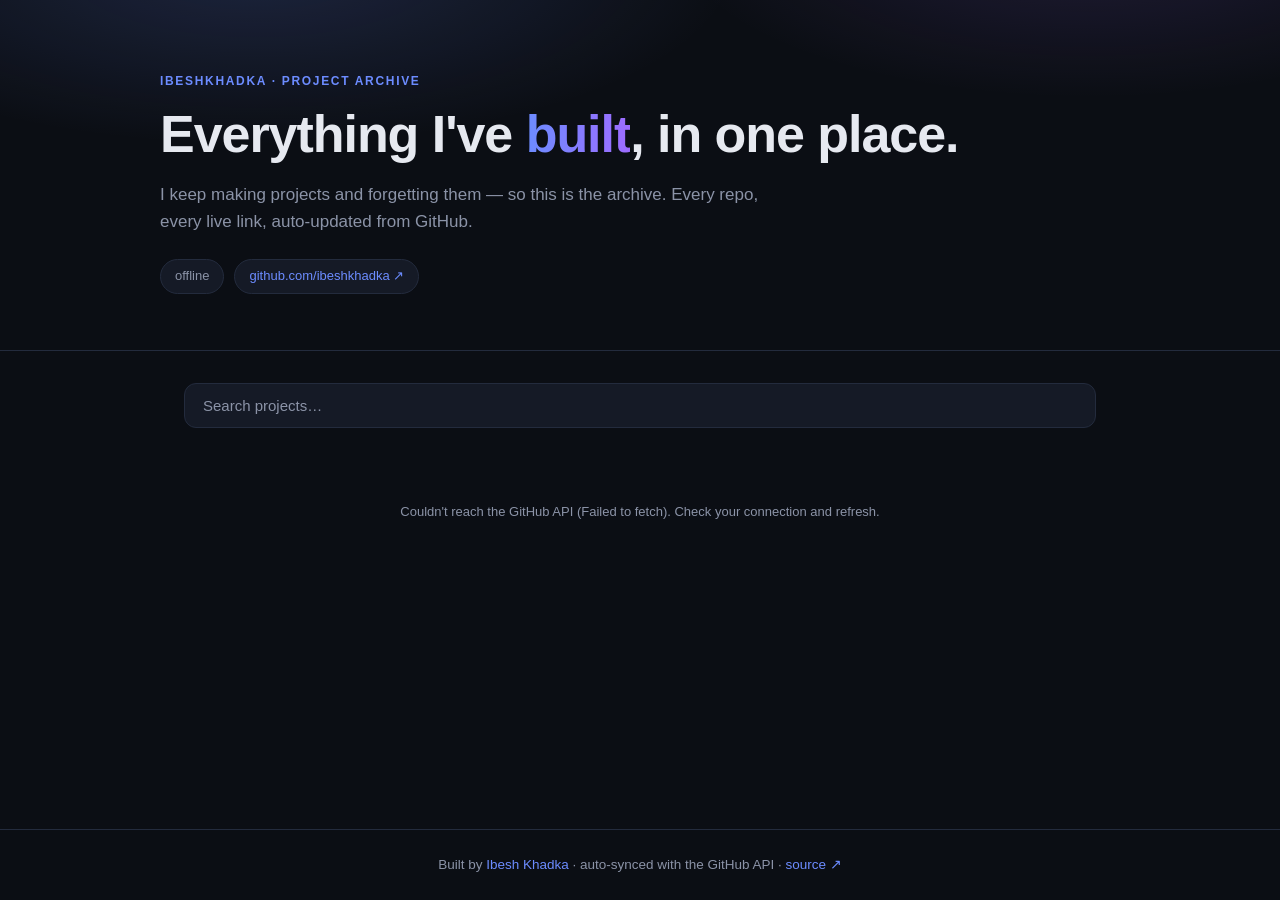
==== index.html @ 6d6ab0bc "Project archive: static site with live GitHub sync" ====
<!DOCTYPE html>
<html lang="en">
<head>
  <meta charset="UTF-8" />
  <meta name="viewport" content="width=device-width, initial-scale=1.0" />
  <title>Ibesh Khadka — Project Archive</title>
  <meta name="description" content="Every project I've built, in one place. Live links, source code, and what each one does." />
  <link rel="icon" href="data:image/svg+xml,<svg xmlns='http://www.w3.org/2000/svg' viewBox='0 0 100 100'><text y='.9em' font-size='90'>🗂️</text></svg>" />
  <link rel="stylesheet" href="css/style.css" />
</head>
<body>
  <header class="hero">
    <div class="hero-inner">
      <p class="eyebrow">ibeshkhadka · project archive</p>
      <h1>Everything I've <span class="gradient">built</span>, in one place.</h1>
      <p class="subtitle">
        I keep making projects and forgetting them — so this is the archive.
        Every repo, every live link, auto-updated from GitHub.
      </p>
      <div class="hero-meta">
        <span id="project-count" class="pill">loading…</span>
        <a class="pill link" href="https://github.com/ibeshkhadka" target="_blank" rel="noopener">github.com/ibeshkhadka ↗</a>
      </div>
    </div>
  </header>

  <main class="container">
    <div class="controls">
      <input id="search" type="search" placeholder="Search projects…" autocomplete="off" />
      <div id="filters" class="filters"></div>
    </div>

    <div id="grid" class="grid" aria-live="polite"></div>

    <div id="empty" class="empty hidden">
      <p>No projects match that search. 🤷</p>
    </div>

    <p id="status" class="status"></p>
  </main>

  <footer class="footer">
    <p>Built by <a href="https://github.com/ibeshkhadka" target="_blank" rel="noopener">Ibesh Khadka</a> · auto-synced with the GitHub API · <a href="https://github.com/ibeshkhadka/my-projects" target="_blank" rel="noopener">source ↗</a></p>
  </footer>

  <script src="js/main.js"></script>
</body>
</html>
---- css/style.css ----
:root {
  --bg: #0b0e14;
  --bg-soft: #11151f;
  --card: #151a26;
  --card-hover: #1a2030;
  --border: #232b3d;
  --text: #e6e9f0;
  --text-dim: #8b93a7;
  --accent: #6c8cff;
  --accent-2: #9d6cff;
  --green: #3ddc84;
  --amber: #f5a623;
  --red: #ff5c5c;
  --radius: 14px;
}

* { margin: 0; padding: 0; box-sizing: border-box; }

body {
  background: var(--bg);
  color: var(--text);
  font-family: -apple-system, BlinkMacSystemFont, "Segoe UI", Roboto, "Helvetica Neue", Arial, sans-serif;
  line-height: 1.6;
  min-height: 100vh;
  display: flex;
  flex-direction: column;
}

/* ---------- Hero ---------- */
.hero {
  background:
    radial-gradient(800px 300px at 20% -10%, rgba(108, 140, 255, 0.18), transparent 60%),
    radial-gradient(700px 280px at 85% -20%, rgba(157, 108, 255, 0.15), transparent 60%),
    var(--bg);
  border-bottom: 1px solid var(--border);
  padding: 72px 24px 56px;
}

.hero-inner { max-width: 960px; margin: 0 auto; }

.eyebrow {
  text-transform: uppercase;
  letter-spacing: 0.14em;
  font-size: 12px;
  font-weight: 600;
  color: var(--accent);
  margin-bottom: 14px;
}

h1 {
  font-size: clamp(32px, 5vw, 52px);
  font-weight: 800;
  letter-spacing: -0.02em;
  line-height: 1.15;
}

.gradient {
  background: linear-gradient(90deg, var(--accent), var(--accent-2));
  -webkit-background-clip: text;
  background-clip: text;
  color: transparent;
}

.subtitle {
  color: var(--text-dim);
  font-size: 17px;
  max-width: 620px;
  margin-top: 16px;
}

.hero-meta { display: flex; gap: 10px; margin-top: 24px; flex-wrap: wrap; }

.pill {
  display: inline-flex;
  align-items: center;
  gap: 6px;
  background: var(--card);
  border: 1px solid var(--border);
  border-radius: 999px;
  padding: 6px 14px;
  font-size: 13px;
  color: var(--text-dim);
}

.pill.link { color: var(--accent); text-decoration: none; transition: border-color 0.2s, color 0.2s; }
.pill.link:hover { border-color: var(--accent); color: var(--text); }

/* ---------- Layout ---------- */
.container { max-width: 960px; margin: 0 auto; padding: 32px 24px 64px; width: 100%; flex: 1; }

.controls { display: flex; flex-direction: column; gap: 14px; margin-bottom: 28px; }

#search {
  width: 100%;
  background: var(--card);
  border: 1px solid var(--border);
  border-radius: 12px;
  color: var(--text);
  padding: 13px 18px;
  font-size: 15px;
  outline: none;
  transition: border-color 0.2s, box-shadow 0.2s;
}

#search:focus { border-color: var(--accent); box-shadow: 0 0 0 3px rgba(108, 140, 255, 0.15); }
#search::placeholder { color: var(--text-dim); }

.filters { display: flex; gap: 8px; flex-wrap: wrap; }

.chip {
  background: var(--card);
  border: 1px solid var(--border);
  color: var(--text-dim);
  border-radius: 999px;
  padding: 6px 14px;
  font-size: 13px;
  cursor: pointer;
  transition: all 0.15s;
  font-family: inherit;
}

.chip:hover { border-color: var(--accent); color: var(--text); }
.chip.active { background: var(--accent); border-color: var(--accent); color: #fff; font-weight: 600; }

/* ---------- Grid ---------- */
.grid {
  display: grid;
  grid-template-columns: repeat(auto-fill, minmax(280px, 1fr));
  gap: 18px;
}

.card {
  background: var(--card);
  border: 1px solid var(--border);
  border-radius: var(--radius);
  padding: 22px;
  display: flex;
  flex-direction: column;
  gap: 12px;
  transition: transform 0.18s ease, border-color 0.18s ease, background 0.18s ease;
  animation: fadeUp 0.35s ease both;
}

.card:hover { transform: translateY(-3px); border-color: rgba(108, 140, 255, 0.5); background: var(--card-hover); }

@keyframes fadeUp {
  from { opacity: 0; transform: translateY(10px); }
  to { opacity: 1; transform: translateY(0); }
}

.card-top { display: flex; justify-content: space-between; align-items: flex-start; gap: 10px; }

.card h3 {
  font-size: 17px;
  font-weight: 700;
  word-break: break-word;
}

.badge {
  flex-shrink: 0;
  font-size: 11px;
  font-weight: 700;
  letter-spacing: 0.05em;
  text-transform: uppercase;
  padding: 4px 10px;
  border-radius: 999px;
  white-space: nowrap;
}

.badge.live { background: rgba(61, 220, 132, 0.12); color: var(--green); border: 1px solid rgba(61, 220, 132, 0.35); }
.badge.nolive { background: rgba(245, 166, 35, 0.1); color: var(--amber); border: 1px solid rgba(245, 166, 35, 0.3); }
.badge.private { background: rgba(255, 92, 92, 0.1); color: var(--red); border: 1px solid rgba(255, 92, 92, 0.3); }

.card .desc {
  color: var(--text-dim);
  font-size: 14px;
  flex: 1;
  display: -webkit-box;
  -webkit-line-clamp: 3;
  -webkit-box-orient: vertical;
  overflow: hidden;
}

.tags { display: flex; gap: 6px; flex-wrap: wrap; }

.tag {
  font-size: 12px;
  color: var(--accent);
  background: rgba(108, 140, 255, 0.08);
  border: 1px solid rgba(108, 140, 255, 0.2);
  padding: 3px 10px;
  border-radius: 999px;
}

.card-actions { display: flex; gap: 8px; margin-top: 4px; }

.btn {
  flex: 1;
  text-align: center;
  text-decoration: none;
  font-size: 13.5px;
  font-weight: 600;
  padding: 9px 12px;
  border-radius: 10px;
  transition: all 0.15s;
  border: 1px solid transparent;
}

.btn.live {
  background: linear-gradient(90deg, var(--accent), var(--accent-2));
  color: #fff;
}

.btn.live:hover { filter: brightness(1.12); }

.btn.gh {
  background: var(--bg-soft);
  color: var(--text);
  border-color: var(--border);
}

.btn.gh:hover { border-color: var(--accent); }

.card .updated { font-size: 12px; color: var(--text-dim); opacity: 0.8; }

/* ---------- Empty / status ---------- */
.empty { text-align: center; color: var(--text-dim); padding: 60px 0; font-size: 16px; }
.hidden { display: none; }

.status { text-align: center; color: var(--text-dim); font-size: 13px; margin-top: 32px; }

/* ---------- Footer ---------- */
.footer {
  border-top: 1px solid var(--border);
  padding: 24px;
  text-align: center;
  color: var(--text-dim);
  font-size: 13.5px;
}

.footer a { color: var(--accent); text-decoration: none; }
.footer a:hover { text-decoration: underline; }

/* ---------- Responsive ---------- */
@media (max-width: 640px) {
  .hero { padding: 48px 20px 40px; }
  .container { padding: 24px 20px 48px; }
  .grid { grid-template-columns: 1fr; }
}
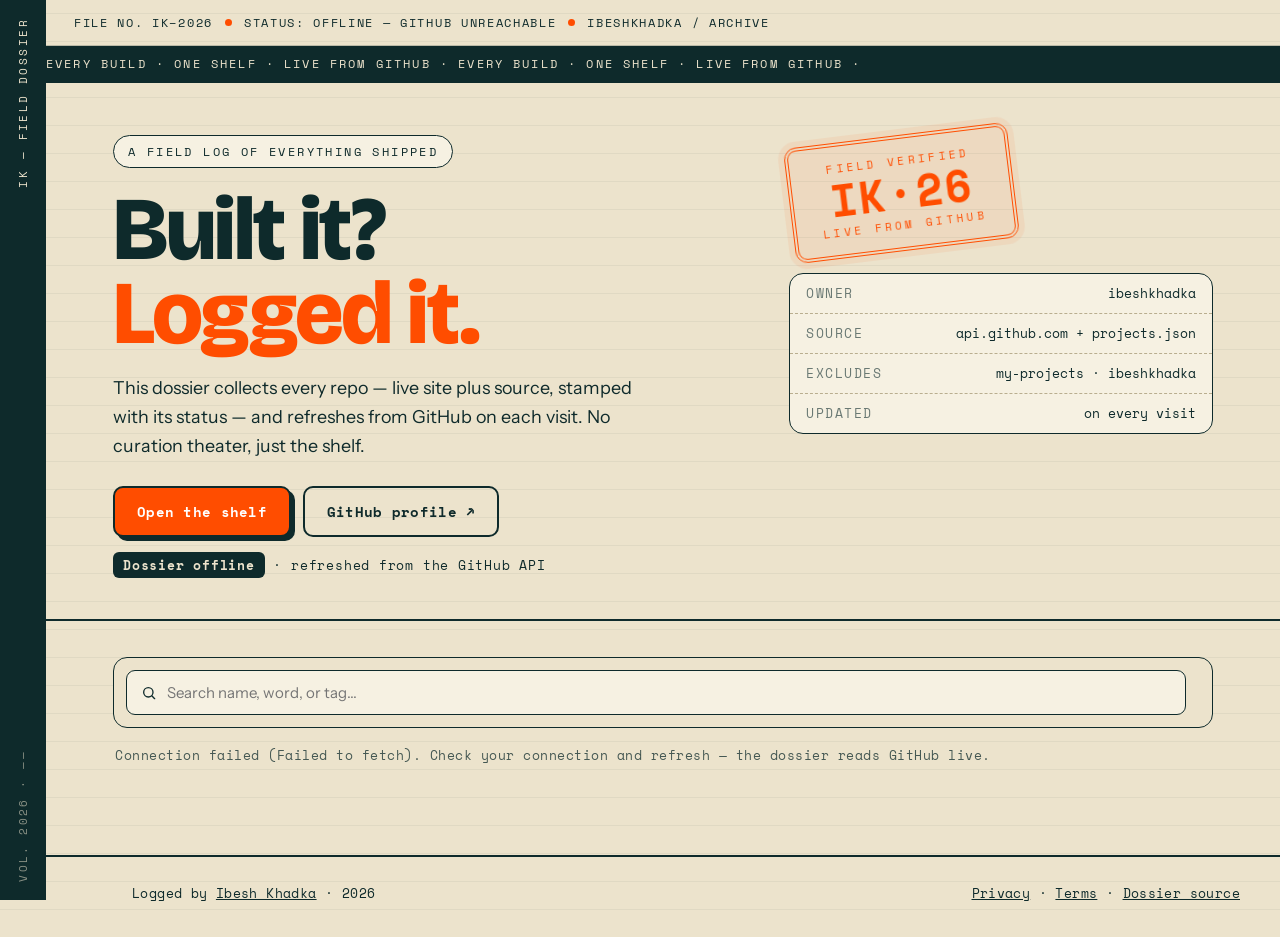
==== commit 4ead0ba0: "Promote field dossier design to main site" ====
--- a/index.html
+++ b/index.html
@@ -3,46 +3,86 @@
 <head>
   <meta charset="UTF-8" />
   <meta name="viewport" content="width=device-width, initial-scale=1.0" />
-  <title>Ibesh Khadka — Project Archive</title>
-  <meta name="description" content="Every project I've built, in one place. Live links, source code, and what each one does." />
-  <link rel="icon" href="data:image/svg+xml,<svg xmlns='http://www.w3.org/2000/svg' viewBox='0 0 100 100'><text y='.9em' font-size='90'>🗂️</text></svg>" />
+  <title>Ibesh Khadka — Field Dossier of Builds</title>
+  <meta name="description" content="Every project Ibesh Khadka has built, logged as a field dossier. Live GitHub data, search, tag filters. Open the site or read the source." />
+  <link rel="icon" href="data:image/svg+xml,%3Csvg xmlns='http://www.w3.org/2000/svg' viewBox='0 0 64 64'%3E%3Crect width='64' height='64' rx='10' fill='%230E2A2B'/%3E%3Ctext x='32' y='44' font-family='monospace' font-size='28' font-weight='700' fill='%23FF4D00' text-anchor='middle'%3EIK%3C/text%3E%3C/svg%3E" />
+  <link rel="preconnect" href="https://fonts.googleapis.com" />
+  <link rel="preconnect" href="https://fonts.gstatic.com" crossorigin />
+  <link href="https://fonts.googleapis.com/css2?family=Bricolage+Grotesque:opsz,wght@12..96,400..800&family=Instrument+Sans:ital,wght@0,400..700;1,400&family=Space+Mono:wght@400;700&display=swap" rel="stylesheet" />
   <link rel="stylesheet" href="css/style.css" />
 </head>
 <body>
-  <header class="hero">
-    <div class="hero-inner">
-      <p class="eyebrow">ibeshkhadka · project archive</p>
-      <h1>Everything I've <span class="gradient">built</span>, in one place.</h1>
-      <p class="subtitle">
-        I keep making projects and forgetting them — so this is the archive.
-        Every repo, every live link, auto-updated from GitHub.
-      </p>
-      <div class="hero-meta">
-        <span id="project-count" class="pill">loading…</span>
-        <a class="pill link" href="https://github.com/ibeshkhadka" target="_blank" rel="noopener">github.com/ibeshkhadka ↗</a>
+  <a class="skip" href="#shelf">Skip to the shelf</a>
+
+  <div class="spine" aria-hidden="true">
+    <span class="spine-mark">IK — FIELD DOSSIER</span>
+    <span class="spine-mark dim">VOL. 2026 · <span id="spine-count">——</span></span>
+  </div>
+
+  <header class="cover">
+    <div class="cover-top mono">
+      <span>FILE NO. IK–2026</span>
+      <span class="dot" aria-hidden="true"></span>
+      <span id="cover-status">PULLING FROM GITHUB…</span>
+      <span class="dot" aria-hidden="true"></span>
+      <span>IBESHKHADKA / ARCHIVE</span>
+    </div>
+
+    <div class="tape" aria-hidden="true"><span>Every build · one shelf · live from GitHub · Every build · one shelf · live from GitHub ·&nbsp;</span></div>
+
+    <div class="cover-grid">
+      <div>
+        <p class="eyebrow mono">A field log of everything shipped</p>
+        <h1>Built it?<br /><em>Logged it.</em></h1>
+        <p class="lede">This dossier collects every repo — live site plus source, stamped with its status — and refreshes from GitHub on each visit. No curation theater, just the shelf.</p>
+        <div class="cover-actions">
+          <a class="btn Go" href="#shelf">Open the shelf</a>
+          <a class="btn ghost" href="https://github.com/ibeshkhadka" target="_blank" rel="noopener">GitHub profile ↗</a>
+        </div>
+        <p class="count mono"><strong id="project-count">Loading projects…</strong><span> · refreshed from the GitHub API</span></p>
+      </div>
+      <div class="stamp-zone">
+        <div class="stamp" id="hero-stamp" aria-hidden="true">
+          <span class="stamp-top">FIELD VERIFIED</span>
+          <span class="stamp-mid">IK·26</span>
+          <span class="stamp-bot">LIVE FROM GITHUB</span>
+        </div>
+        <dl class="ledger mono">
+          <div><dt>OWNER</dt><dd>ibeshkhadka</dd></div>
+          <div><dt>SOURCE</dt><dd>api.github.com + projects.json</dd></div>
+          <div><dt>EXCLUDES</dt><dd>my-projects · ibeshkhadka</dd></div>
+          <div><dt>UPDATED</dt><dd id="ledger-date">on every visit</dd></div>
+        </dl>
       </div>
     </div>
   </header>
 
-  <main class="container">
+  <main id="shelf" class="shelf">
     <div class="controls">
-      <input id="search" type="search" placeholder="Search projects…" autocomplete="off" />
-      <div id="filters" class="filters"></div>
+      <label class="search">
+        <span class="visually-hidden">Search projects</span>
+        <svg width="16" height="16" viewBox="0 0 24 24" fill="none" aria-hidden="true"><circle cx="11" cy="11" r="7" stroke="currentColor" stroke-width="2"/><path d="m16.5 16.5 4 4" stroke="currentColor" stroke-width="2" stroke-linecap="round"/></svg>
+        <input id="search" type="search" placeholder="Search name, word, or tag…" autocomplete="off" />
+      </label>
+      <div id="filters" class="filters" role="group" aria-label="Filter by tag"></div>
     </div>
 
+    <p id="status" class="status mono" role="status"></p>
     <div id="grid" class="grid" aria-live="polite"></div>
 
     <div id="empty" class="empty hidden">
-      <p>No projects match that search. 🤷</p>
+      <p class="mono">DOSSIER EMPTY — NO MATCH</p>
+      <h2>Nothing filed under that search.</h2>
+      <p>Try a shorter term — a repo name, one tag, one word from the description.</p>
+      <button class="btn Go" id="clear-search" type="button">Clear search</button>
     </div>
-
-    <p id="status" class="status"></p>
   </main>
 
-  <footer class="footer">
-    <p>Built by <a href="https://github.com/ibeshkhadka" target="_blank" rel="noopener">Ibesh Khadka</a> · auto-synced with the GitHub API · <a href="https://github.com/ibeshkhadka/my-projects" target="_blank" rel="noopener">source ↗</a></p>
+  <footer class="footer mono">
+    <p>Logged by <a href="https://github.com/ibeshkhadka" target="_blank" rel="noopener">Ibesh Khadka</a> · <span id="year">2026</span></p>
+    <p><a href="privacy.html">Privacy</a> · <a href="terms.html">Terms</a> · <a href="https://github.com/ibeshkhadka/my-projects" target="_blank" rel="noopener">Dossier source</a></p>
   </footer>
 
   <script src="js/main.js"></script>
 </body>
-</html>+</html>
--- a/css/style.css
+++ b/css/style.css
@@ -1,249 +1,241 @@
+/* Field Dossier — design tokens
+   Ink #0E2A2B · Parchment #ECE3CC · Card #F6F1E2 · Blaze #FF4D00 · Moss #5F7355 · Ledger #B9AE8F */
 :root {
-  --bg: #0b0e14;
-  --bg-soft: #11151f;
-  --card: #151a26;
-  --card-hover: #1a2030;
-  --border: #232b3d;
-  --text: #e6e9f0;
-  --text-dim: #8b93a7;
-  --accent: #6c8cff;
-  --accent-2: #9d6cff;
-  --green: #3ddc84;
-  --amber: #f5a623;
-  --red: #ff5c5c;
+  --ink: #0e2a2b;
+  --ink-2: #14393b;
+  --parchment: #ece3cc;
+  --card: #f6f1e2;
+  --blaze: #ff4d00;
+  --moss: #5f7355;
+  --ledger: #b9ae8f;
+  --line: rgba(14, 42, 43, 0.22);
+  --display: "Bricolage Grotesque", system-ui, sans-serif;
+  --body: "Instrument Sans", system-ui, sans-serif;
+  --mono: "Space Mono", ui-monospace, monospace;
   --radius: 14px;
 }
 
-* { margin: 0; padding: 0; box-sizing: border-box; }
-
+* { box-sizing: border-box; }
+html { scroll-behavior: smooth; }
 body {
-  background: var(--bg);
-  color: var(--text);
-  font-family: -apple-system, BlinkMacSystemFont, "Segoe UI", Roboto, "Helvetica Neue", Arial, sans-serif;
-  line-height: 1.6;
-  min-height: 100vh;
-  display: flex;
-  flex-direction: column;
-}
-
-/* ---------- Hero ---------- */
-.hero {
+  margin: 0;
+  font-family: var(--body);
   background:
-    radial-gradient(800px 300px at 20% -10%, rgba(108, 140, 255, 0.18), transparent 60%),
-    radial-gradient(700px 280px at 85% -20%, rgba(157, 108, 255, 0.15), transparent 60%),
-    var(--bg);
-  border-bottom: 1px solid var(--border);
-  padding: 72px 24px 56px;
-}
-
-.hero-inner { max-width: 960px; margin: 0 auto; }
-
+    repeating-linear-gradient(0deg, transparent 0 27px, rgba(14, 42, 43, 0.055) 27px 28px),
+    var(--parchment);
+  color: var(--ink);
+  padding-left: 46px;
+  -webkit-font-smoothing: antialiased;
+}
+.mono { font-family: var(--mono); }
+.visually-hidden { position: absolute; width: 1px; height: 1px; overflow: hidden; clip: rect(0 0 0 0); }
+.skip {
+  position: fixed; top: -60px; left: 56px; z-index: 50;
+  background: var(--ink); color: var(--parchment);
+  padding: 10px 16px; border-radius: 8px; font-family: var(--mono); font-size: 13px;
+}
+.skip:focus { top: 12px; }
+a { color: inherit; }
+:focus-visible { outline: 3px solid var(--blaze); outline-offset: 3px; border-radius: 4px; }
+
+/* Left dossier spine — signature frame */
+.spine {
+  position: fixed; inset: 0 auto 0 0; width: 46px; z-index: 20;
+  background: var(--ink); color: var(--parchment);
+  display: flex; flex-direction: column; align-items: center; justify-content: space-between;
+  padding: 18px 0;
+}
+.spine-mark {
+  writing-mode: vertical-rl; rotate: 180deg;
+  font-family: var(--mono); font-size: 11px; letter-spacing: 0.22em; white-space: nowrap;
+}
+.spine-mark.dim { opacity: 0.55; }
+
+/* Cover */
+.cover { border-bottom: 2px solid var(--ink); }
+.cover-top {
+  display: flex; align-items: center; gap: 12px; flex-wrap: wrap;
+  font-size: 12px; letter-spacing: 0.14em;
+  padding: 14px 28px; border-bottom: 1px solid var(--line);
+}
+.cover-top .dot { width: 7px; height: 7px; border-radius: 50%; background: var(--blaze); }
+
+.tape {
+  background: var(--ink); color: var(--parchment);
+  font-family: var(--mono); font-size: 12px; letter-spacing: 0.18em; text-transform: uppercase;
+  overflow: hidden; white-space: nowrap; padding: 9px 0;
+  border-bottom: 2px solid var(--ink);
+}
+.tape span { display: inline-block; padding-left: 0; animation: tape 26s linear infinite; }
+@keyframes tape { to { transform: translateX(-50%); } }
+
+.cover-grid {
+  display: grid; grid-template-columns: 1.5fr 1fr; gap: 40px;
+  padding: 52px 40px 44px; max-width: 1180px; margin: 0 auto;
+  align-items: start;
+}
 .eyebrow {
-  text-transform: uppercase;
-  letter-spacing: 0.14em;
-  font-size: 12px;
-  font-weight: 600;
-  color: var(--accent);
-  margin-bottom: 14px;
-}
-
+  display: inline-block; font-size: 12px; letter-spacing: 0.2em; text-transform: uppercase;
+  border: 1.5px solid var(--ink); border-radius: 999px; padding: 7px 14px; margin: 0 0 20px;
+  background: var(--card);
+}
 h1 {
-  font-size: clamp(32px, 5vw, 52px);
-  font-weight: 800;
-  letter-spacing: -0.02em;
-  line-height: 1.15;
-}
-
-.gradient {
-  background: linear-gradient(90deg, var(--accent), var(--accent-2));
-  -webkit-background-clip: text;
-  background-clip: text;
-  color: transparent;
-}
-
-.subtitle {
-  color: var(--text-dim);
-  font-size: 17px;
-  max-width: 620px;
-  margin-top: 16px;
-}
-
-.hero-meta { display: flex; gap: 10px; margin-top: 24px; flex-wrap: wrap; }
-
-.pill {
-  display: inline-flex;
-  align-items: center;
-  gap: 6px;
-  background: var(--card);
-  border: 1px solid var(--border);
-  border-radius: 999px;
-  padding: 6px 14px;
-  font-size: 13px;
-  color: var(--text-dim);
-}
-
-.pill.link { color: var(--accent); text-decoration: none; transition: border-color 0.2s, color 0.2s; }
-.pill.link:hover { border-color: var(--accent); color: var(--text); }
-
-/* ---------- Layout ---------- */
-.container { max-width: 960px; margin: 0 auto; padding: 32px 24px 64px; width: 100%; flex: 1; }
-
-.controls { display: flex; flex-direction: column; gap: 14px; margin-bottom: 28px; }
-
-#search {
-  width: 100%;
-  background: var(--card);
-  border: 1px solid var(--border);
-  border-radius: 12px;
-  color: var(--text);
-  padding: 13px 18px;
-  font-size: 15px;
-  outline: none;
-  transition: border-color 0.2s, box-shadow 0.2s;
-}
-
-#search:focus { border-color: var(--accent); box-shadow: 0 0 0 3px rgba(108, 140, 255, 0.15); }
-#search::placeholder { color: var(--text-dim); }
-
+  font-family: var(--display); font-weight: 800;
+  font-size: clamp(3rem, 7.5vw, 5.6rem); line-height: 0.94; letter-spacing: -0.02em;
+  margin: 0 0 18px; text-wrap: balance;
+}
+h1 em { font-style: normal; color: var(--blaze); }
+.lede { font-size: 1.12rem; line-height: 1.6; max-width: 34rem; margin: 0 0 26px; }
+.cover-actions { display: flex; gap: 12px; flex-wrap: wrap; margin-bottom: 18px; }
+.count { font-size: 13px; letter-spacing: 0.06em; margin: 0; }
+.count strong { background: var(--ink); color: var(--parchment); padding: 3px 10px; border-radius: 6px; }
+
+.btn {
+  font-family: var(--mono); font-size: 14px; font-weight: 700; letter-spacing: 0.02em;
+  display: inline-flex; align-items: center; gap: 8px;
+  padding: 13px 22px; border-radius: 10px; text-decoration: none;
+  border: 2px solid var(--ink); cursor: pointer;
+  transition: transform 0.15s ease, box-shadow 0.15s ease, background 0.15s ease;
+}
+.btn.Go { background: var(--blaze); color: #fff; box-shadow: 4px 4px 0 var(--ink); }
+.btn.Go:hover { transform: translate(-2px, -2px); box-shadow: 6px 6px 0 var(--ink); }
+.btn.ghost { background: transparent; }
+.btn.ghost:hover { background: var(--card); }
+.btn.secondary { background: var(--card); box-shadow: 3px 3px 0 var(--ink); padding: 10px 18px; font-size: 13px; }
+.btn.secondary:hover { transform: translate(-1px, -1px); box-shadow: 4px 4px 0 var(--ink); }
+.btn.disabled { opacity: 0.45; cursor: not-allowed; box-shadow: none; background: transparent; }
+
+/* Signature: rubber stamp */
+.stamp-zone { display: grid; gap: 22px; justify-items: start; }
+.stamp {
+  border: 4px double var(--blaze); color: var(--blaze); border-radius: 12px;
+  padding: 14px 26px; text-align: center; rotate: -7deg;
+  font-family: var(--mono); background: rgba(255, 77, 0, 0.06);
+  box-shadow: 0 0 0 6px rgba(255, 77, 0, 0.07);
+  animation: slam 0.55s cubic-bezier(0.2, 2.2, 0.4, 1) both 0.15s;
+  transition: rotate 0.2s ease;
+  user-select: none;
+}
+.stamp:hover { rotate: -2deg; }
+.stamp-top, .stamp-bot { display: block; font-size: 11px; letter-spacing: 0.3em; }
+.stamp-mid { display: block; font-size: 44px; font-weight: 700; letter-spacing: 0.04em; line-height: 1.1; }
+@keyframes slam {
+  0% { transform: scale(2.4); opacity: 0; }
+  60% { transform: scale(0.94); opacity: 1; }
+  100% { transform: scale(1); opacity: 1; }
+}
+
+.ledger {
+  margin: 0; width: 100%; border: 1.5px solid var(--ink); border-radius: var(--radius);
+  background: var(--card); overflow: hidden; font-size: 12.5px;
+}
+.ledger div { display: flex; justify-content: space-between; gap: 16px; padding: 10px 16px; }
+.ledger div + div { border-top: 1px dashed var(--ledger); }
+.ledger dt { opacity: 0.6; letter-spacing: 0.12em; }
+.ledger dd { margin: 0; text-align: right; overflow-wrap: anywhere; }
+
+/* Shelf */
+.shelf { max-width: 1180px; margin: 0 auto; padding: 36px 40px 70px; }
+.controls {
+  display: flex; gap: 14px; flex-wrap: wrap; align-items: center;
+  position: sticky; top: 12px; z-index: 10;
+  background: rgba(236, 227, 204, 0.92); backdrop-filter: blur(8px);
+  border: 1.5px solid var(--ink); border-radius: var(--radius); padding: 12px;
+}
+.search {
+  flex: 1 1 240px; display: flex; align-items: center; gap: 10px;
+  background: var(--card); border: 1.5px solid var(--ink); border-radius: 9px; padding: 0 14px;
+}
+.search input {
+  flex: 1; border: 0; background: transparent; color: inherit;
+  font: inherit; font-size: 15px; padding: 12px 0;
+}
+.search input:focus { outline: none; }
+.search:focus-within { box-shadow: 3px 3px 0 var(--ink); }
 .filters { display: flex; gap: 8px; flex-wrap: wrap; }
-
 .chip {
-  background: var(--card);
-  border: 1px solid var(--border);
-  color: var(--text-dim);
-  border-radius: 999px;
-  padding: 6px 14px;
-  font-size: 13px;
-  cursor: pointer;
-  transition: all 0.15s;
-  font-family: inherit;
-}
-
-.chip:hover { border-color: var(--accent); color: var(--text); }
-.chip.active { background: var(--accent); border-color: var(--accent); color: #fff; font-weight: 600; }
-
-/* ---------- Grid ---------- */
-.grid {
-  display: grid;
-  grid-template-columns: repeat(auto-fill, minmax(280px, 1fr));
-  gap: 18px;
-}
-
+  font-family: var(--mono); font-size: 12.5px; letter-spacing: 0.03em;
+  border: 1.5px solid var(--ink); background: transparent; color: inherit;
+  border-radius: 999px; padding: 8px 15px; cursor: pointer;
+  transition: background 0.15s ease, color 0.15s ease, transform 0.15s ease;
+}
+.chip:hover { transform: translateY(-1px); background: var(--card); }
+.chip.active { background: var(--ink); color: var(--parchment); }
+
+.status { font-size: 12.5px; letter-spacing: 0.04em; opacity: 0.75; margin: 18px 2px 20px; }
+
+.grid { display: grid; grid-template-columns: repeat(auto-fill, minmax(300px, 1fr)); gap: 20px; }
+
+/* Catalog card with perforated stub — the signature repeated at item scale */
 .card {
-  background: var(--card);
-  border: 1px solid var(--border);
-  border-radius: var(--radius);
-  padding: 22px;
-  display: flex;
-  flex-direction: column;
-  gap: 12px;
-  transition: transform 0.18s ease, border-color 0.18s ease, background 0.18s ease;
-  animation: fadeUp 0.35s ease both;
-}
-
-.card:hover { transform: translateY(-3px); border-color: rgba(108, 140, 255, 0.5); background: var(--card-hover); }
-
-@keyframes fadeUp {
-  from { opacity: 0; transform: translateY(10px); }
-  to { opacity: 1; transform: translateY(0); }
-}
-
-.card-top { display: flex; justify-content: space-between; align-items: flex-start; gap: 10px; }
-
-.card h3 {
-  font-size: 17px;
-  font-weight: 700;
-  word-break: break-word;
-}
-
+  position: relative; display: flex; gap: 0;
+  background: var(--card); border: 2px solid var(--ink); border-radius: var(--radius);
+  overflow: hidden; transition: transform 0.16s ease, box-shadow 0.16s ease;
+}
+.card:hover { transform: translate(-2px, -3px); box-shadow: 6px 6px 0 var(--ink); }
+.stub {
+  flex: 0 0 52px; background: var(--ink); color: var(--parchment);
+  display: flex; align-items: center; justify-content: center;
+  border-right: 2px dashed var(--ledger); position: relative;
+}
+.stub span {
+  writing-mode: vertical-rl; rotate: 180deg;
+  font-family: var(--mono); font-size: 12px; font-weight: 700; letter-spacing: 0.18em;
+}
+.stub::after {
+  content: ""; position: absolute; right: -7px; top: 12px; bottom: 12px; width: 2px;
+  background-image: radial-gradient(circle, var(--parchment) 2.4px, transparent 2.6px);
+  background-size: 2px 11px; background-repeat: repeat-y; opacity: 0.5;
+}
+.card-body { padding: 18px 18px 16px; display: flex; flex-direction: column; gap: 10px; min-width: 0; }
+.card-top { display: flex; align-items: flex-start; justify-content: space-between; gap: 10px; }
+.card-top h3 {
+  font-family: var(--display); font-weight: 700; font-size: 1.25rem; letter-spacing: -0.01em;
+  margin: 0; overflow-wrap: anywhere;
+}
+/* Mini rubber-stamp badge */
 .badge {
-  flex-shrink: 0;
-  font-size: 11px;
-  font-weight: 700;
-  letter-spacing: 0.05em;
-  text-transform: uppercase;
-  padding: 4px 10px;
-  border-radius: 999px;
-  white-space: nowrap;
-}
-
-.badge.live { background: rgba(61, 220, 132, 0.12); color: var(--green); border: 1px solid rgba(61, 220, 132, 0.35); }
-.badge.nolive { background: rgba(245, 166, 35, 0.1); color: var(--amber); border: 1px solid rgba(245, 166, 35, 0.3); }
-.badge.private { background: rgba(255, 92, 92, 0.1); color: var(--red); border: 1px solid rgba(255, 92, 92, 0.3); }
-
-.card .desc {
-  color: var(--text-dim);
-  font-size: 14px;
-  flex: 1;
-  display: -webkit-box;
-  -webkit-line-clamp: 3;
-  -webkit-box-orient: vertical;
-  overflow: hidden;
-}
-
-.tags { display: flex; gap: 6px; flex-wrap: wrap; }
-
-.tag {
-  font-size: 12px;
-  color: var(--accent);
-  background: rgba(108, 140, 255, 0.08);
-  border: 1px solid rgba(108, 140, 255, 0.2);
-  padding: 3px 10px;
-  border-radius: 999px;
-}
-
-.card-actions { display: flex; gap: 8px; margin-top: 4px; }
-
-.btn {
-  flex: 1;
-  text-align: center;
-  text-decoration: none;
-  font-size: 13.5px;
-  font-weight: 600;
-  padding: 9px 12px;
-  border-radius: 10px;
-  transition: all 0.15s;
-  border: 1px solid transparent;
-}
-
-.btn.live {
-  background: linear-gradient(90deg, var(--accent), var(--accent-2));
-  color: #fff;
-}
-
-.btn.live:hover { filter: brightness(1.12); }
-
-.btn.gh {
-  background: var(--bg-soft);
-  color: var(--text);
-  border-color: var(--border);
-}
-
-.btn.gh:hover { border-color: var(--accent); }
-
-.card .updated { font-size: 12px; color: var(--text-dim); opacity: 0.8; }
-
-/* ---------- Empty / status ---------- */
-.empty { text-align: center; color: var(--text-dim); padding: 60px 0; font-size: 16px; }
-.hidden { display: none; }
-
-.status { text-align: center; color: var(--text-dim); font-size: 13px; margin-top: 32px; }
-
-/* ---------- Footer ---------- */
+  flex: none; font-family: var(--mono); font-size: 10.5px; font-weight: 700; letter-spacing: 0.14em;
+  text-transform: uppercase; color: var(--moss); border: 2px solid var(--moss);
+  border-radius: 6px; padding: 4px 9px; rotate: 3deg; opacity: 0.9;
+}
+.badge.live { color: var(--blaze); border-color: var(--blaze); }
+.badge.private { color: var(--ink); border-color: var(--ink); background: repeating-linear-gradient(-45deg, transparent 0 5px, rgba(14,42,43,0.08) 5px 10px); }
+.desc { margin: 0; font-size: 0.94rem; line-height: 1.55; opacity: 0.88; }
+.tags { display: flex; flex-wrap: wrap; gap: 6px; }
+.tag { font-family: var(--mono); font-size: 11.5px; background: rgba(95, 115, 85, 0.16); border: 1px solid rgba(95,115,85,0.5); border-radius: 6px; padding: 3px 9px; }
+.card-actions { display: flex; gap: 10px; flex-wrap: wrap; margin-top: auto; padding-top: 6px; }
+.updated { font-family: var(--mono); font-size: 11.5px; opacity: 0.6; letter-spacing: 0.04em; }
+
+.skeleton { min-height: 210px; }
+.skel { border-radius: 6px; background: linear-gradient(90deg, rgba(14,42,43,0.1), rgba(14,42,43,0.2), rgba(14,42,43,0.1)); background-size: 200% 100%; animation: shimmer 1.2s infinite; }
+@keyframes shimmer { to { background-position: -200% 0; } }
+.skel-wrap { flex: 1; display: grid; gap: 10px; padding: 20px; }
+
+.empty {
+  border: 2px dashed var(--ink); border-radius: var(--radius);
+  background: var(--card); text-align: center; padding: 56px 28px; margin-top: 8px;
+}
+.empty.hidden { display: none; }
+.empty p.mono { font-size: 12px; letter-spacing: 0.24em; color: var(--blaze); margin: 0 0 12px; }
+.empty h2 { font-family: var(--display); font-size: 2rem; margin: 0 0 10px; letter-spacing: -0.01em; }
+.empty p { margin: 0 0 22px; opacity: 0.8; }
+.hidden { display: none !important; }
+
 .footer {
-  border-top: 1px solid var(--border);
-  padding: 24px;
-  text-align: center;
-  color: var(--text-dim);
-  font-size: 13.5px;
-}
-
-.footer a { color: var(--accent); text-decoration: none; }
-.footer a:hover { text-decoration: underline; }
-
-/* ---------- Responsive ---------- */
-@media (max-width: 640px) {
-  .hero { padding: 48px 20px 40px; }
-  .container { padding: 24px 20px 48px; }
-  .grid { grid-template-columns: 1fr; }
-}+  border-top: 2px solid var(--ink); padding: 26px 40px 34px 86px;
+  display: flex; justify-content: space-between; gap: 12px; flex-wrap: wrap;
+  font-size: 13px; letter-spacing: 0.03em;
+}
+.footer p { margin: 0; }
+
+@media (max-width: 860px) {
+  .cover-grid { grid-template-columns: 1fr; padding: 36px 22px; }
+  .shelf { padding: 24px 16px 56px; }
+  .controls { position: static; }
+  .stamp { rotate: -4deg; }
+}
+@media (prefers-reduced-motion: reduce) {
+  *, *::before, *::after { animation: none !important; transition: none !important; }
+  html { scroll-behavior: auto; }
+}
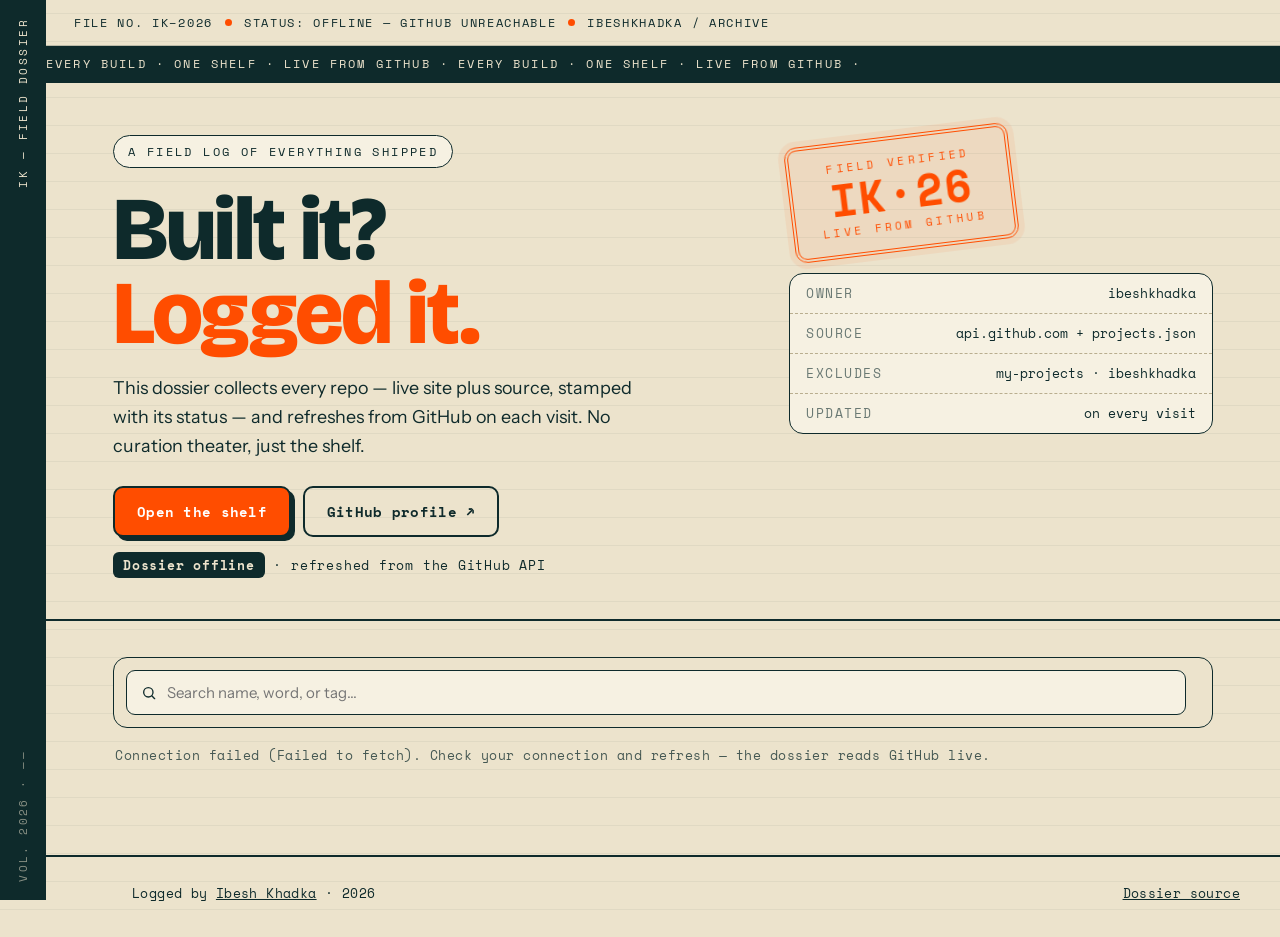
==== commit 1759d3f5: "Remove leftover pages, keep dossier site only" ====
--- a/index.html
+++ b/index.html
@@ -80,7 +80,7 @@
 
   <footer class="footer mono">
     <p>Logged by <a href="https://github.com/ibeshkhadka" target="_blank" rel="noopener">Ibesh Khadka</a> · <span id="year">2026</span></p>
-    <p><a href="privacy.html">Privacy</a> · <a href="terms.html">Terms</a> · <a href="https://github.com/ibeshkhadka/my-projects" target="_blank" rel="noopener">Dossier source</a></p>
+    <p><a href="https://github.com/ibeshkhadka/my-projects" target="_blank" rel="noopener">Dossier source</a></p>
   </footer>
 
   <script src="js/main.js"></script>
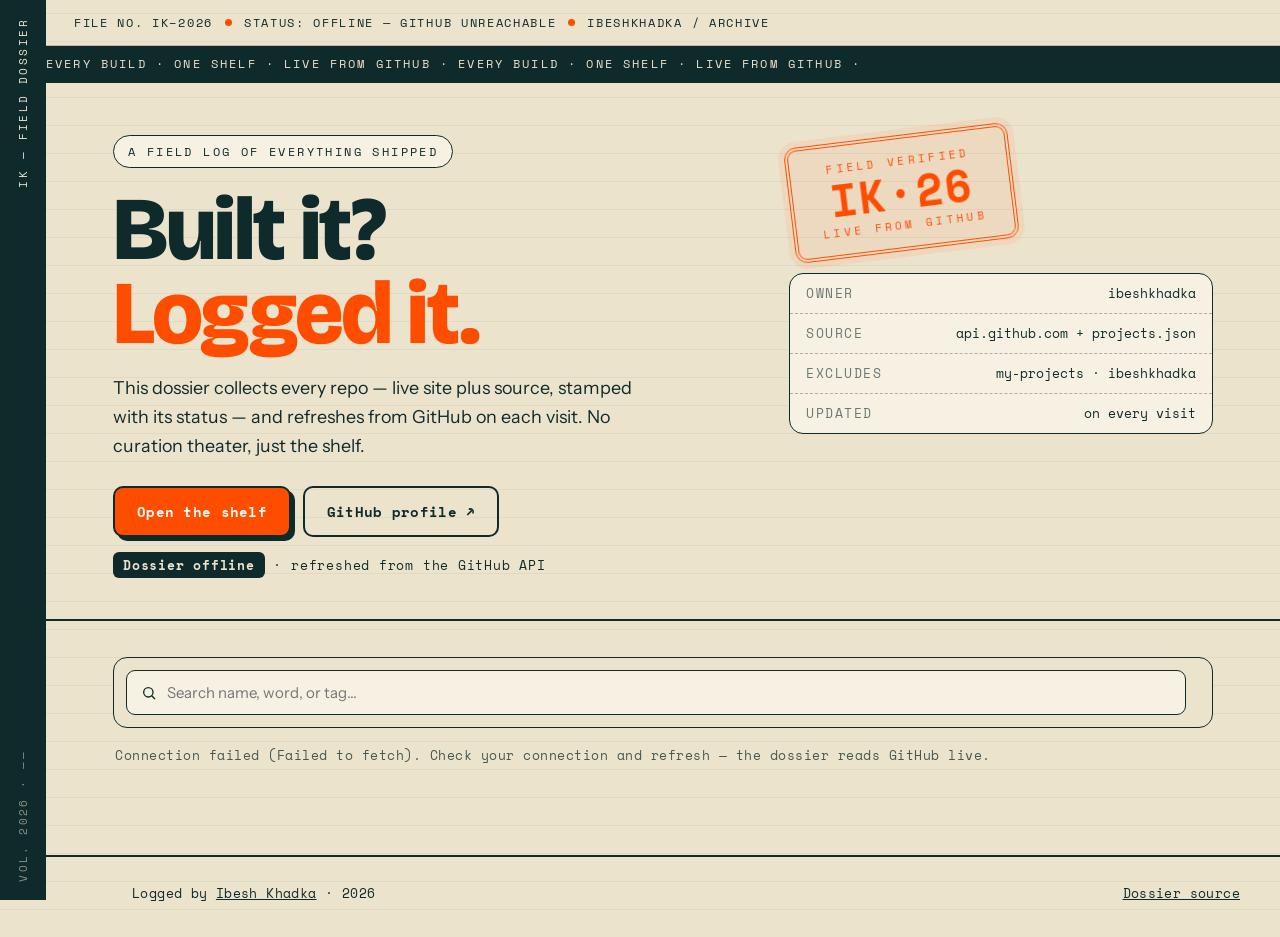
==== commit 7555ff1b: "Cache-bust stylesheet and script" ====
--- a/index.html
+++ b/index.html
@@ -9,7 +9,7 @@
   <link rel="preconnect" href="https://fonts.googleapis.com" />
   <link rel="preconnect" href="https://fonts.gstatic.com" crossorigin />
   <link href="https://fonts.googleapis.com/css2?family=Bricolage+Grotesque:opsz,wght@12..96,400..800&family=Instrument+Sans:ital,wght@0,400..700;1,400&family=Space+Mono:wght@400;700&display=swap" rel="stylesheet" />
-  <link rel="stylesheet" href="css/style.css" />
+  <link rel="stylesheet" href="css/style.css?v=dossier1" />
 </head>
 <body>
   <a class="skip" href="#shelf">Skip to the shelf</a>
@@ -83,6 +83,6 @@
     <p><a href="https://github.com/ibeshkhadka/my-projects" target="_blank" rel="noopener">Dossier source</a></p>
   </footer>
 
-  <script src="js/main.js"></script>
+  <script src="js/main.js?v=dossier1"></script>
 </body>
 </html>
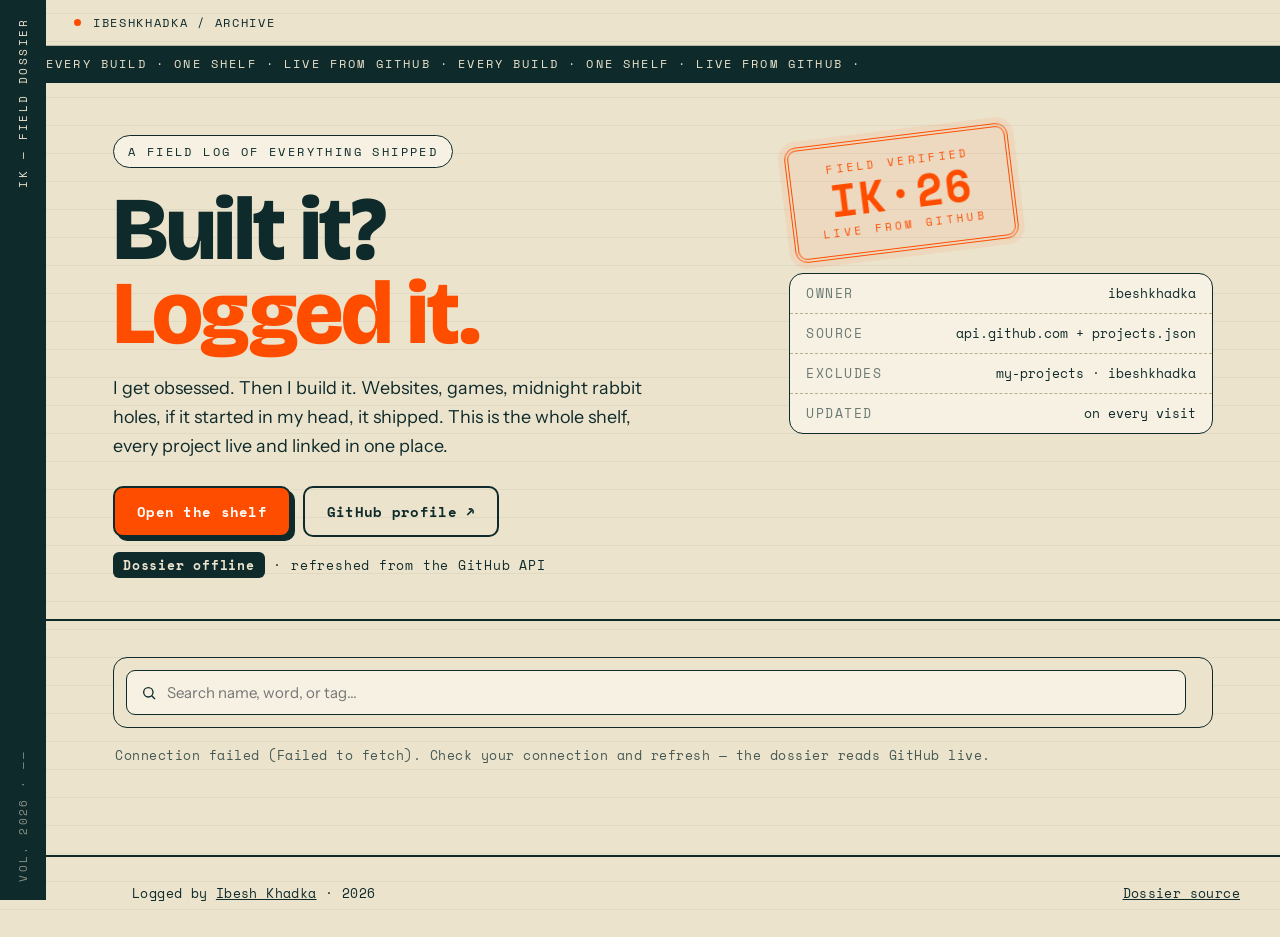
==== commit c322fd79: "Update lede, remove cover-status; simplify cover-top - Remove FILE NO / STATUS from cover-top, leave" ====
--- a/index.html
+++ b/index.html
@@ -21,9 +21,6 @@
 
   <header class="cover">
     <div class="cover-top mono">
-      <span>FILE NO. IK–2026</span>
-      <span class="dot" aria-hidden="true"></span>
-      <span id="cover-status">PULLING FROM GITHUB…</span>
       <span class="dot" aria-hidden="true"></span>
       <span>IBESHKHADKA / ARCHIVE</span>
     </div>
@@ -34,7 +31,7 @@
       <div>
         <p class="eyebrow mono">A field log of everything shipped</p>
         <h1>Built it?<br /><em>Logged it.</em></h1>
-        <p class="lede">This dossier collects every repo — live site plus source, stamped with its status — and refreshes from GitHub on each visit. No curation theater, just the shelf.</p>
+        <p class="lede">I get obsessed. Then I build it. Websites, games, midnight rabbit holes, if it started in my head, it shipped. This is the whole shelf, every project live and linked in one place.</p>
         <div class="cover-actions">
           <a class="btn Go" href="#shelf">Open the shelf</a>
           <a class="btn ghost" href="https://github.com/ibeshkhadka" target="_blank" rel="noopener">GitHub profile ↗</a>
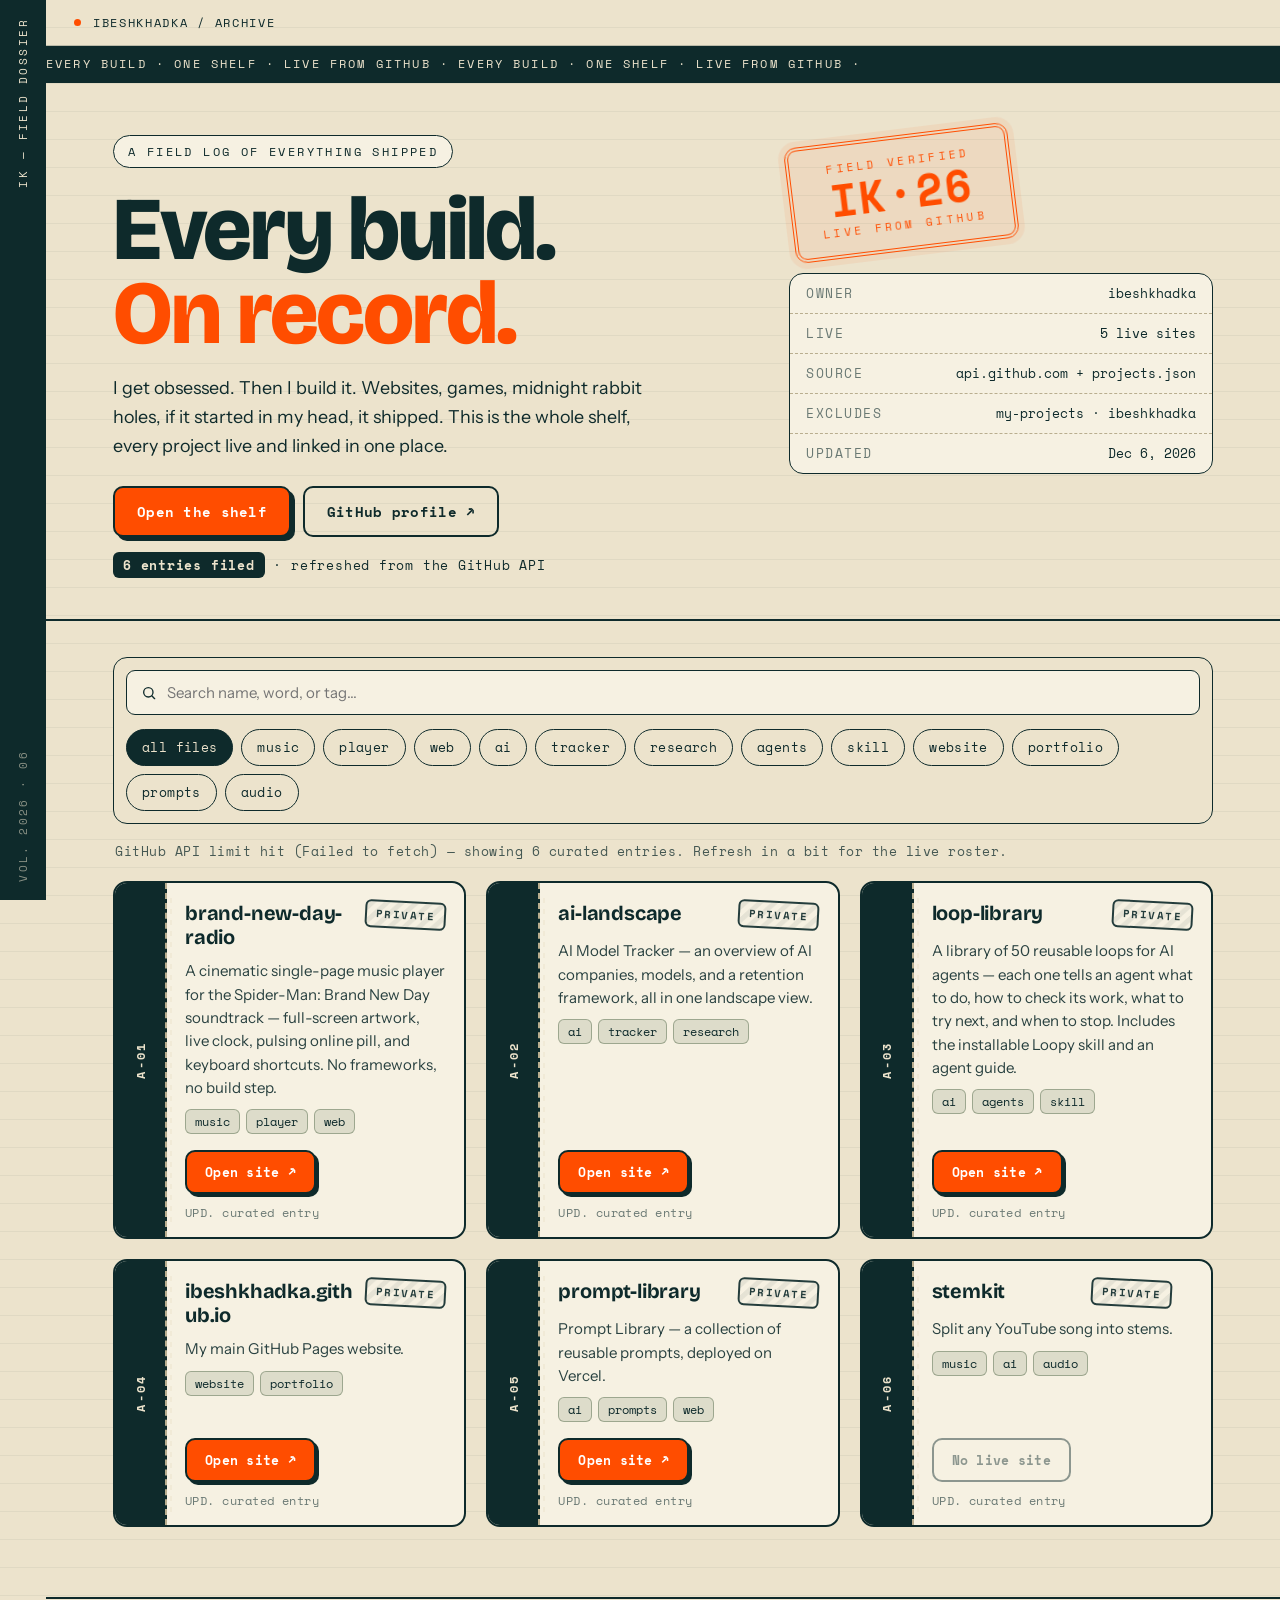
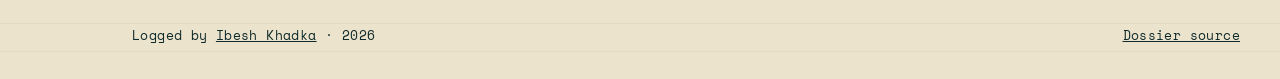
==== commit 9061af5a: "Sync shelf with GitHub: new headline, live ledger row, button contrast fix, API fallback, curated cl" ====
--- a/index.html
+++ b/index.html
@@ -30,7 +30,7 @@
     <div class="cover-grid">
       <div>
         <p class="eyebrow mono">A field log of everything shipped</p>
-        <h1>Built it?<br /><em>Logged it.</em></h1>
+        <h1>Every build.<br /><em>On record.</em></h1>
         <p class="lede">I get obsessed. Then I build it. Websites, games, midnight rabbit holes, if it started in my head, it shipped. This is the whole shelf, every project live and linked in one place.</p>
         <div class="cover-actions">
           <a class="btn Go" href="#shelf">Open the shelf</a>
@@ -46,6 +46,7 @@
         </div>
         <dl class="ledger mono">
           <div><dt>OWNER</dt><dd>ibeshkhadka</dd></div>
+          <div><dt>LIVE</dt><dd id="ledger-live">——</dd></div>
           <div><dt>SOURCE</dt><dd>api.github.com + projects.json</dd></div>
           <div><dt>EXCLUDES</dt><dd>my-projects · ibeshkhadka</dd></div>
           <div><dt>UPDATED</dt><dd id="ledger-date">on every visit</dd></div>
--- a/css/style.css
+++ b/css/style.css
@@ -101,7 +101,8 @@
 .btn.Go:hover { transform: translate(-2px, -2px); box-shadow: 6px 6px 0 var(--ink); }
 .btn.ghost { background: transparent; }
 .btn.ghost:hover { background: var(--card); }
-.btn.secondary { background: var(--card); box-shadow: 3px 3px 0 var(--ink); padding: 10px 18px; font-size: 13px; }
+.btn.secondary { background: var(--card); color: var(--ink); box-shadow: 3px 3px 0 var(--ink); padding: 10px 18px; font-size: 13px; }
+.btn.Go.secondary { background: var(--blaze); color: #fff; }
 .btn.secondary:hover { transform: translate(-1px, -1px); box-shadow: 4px 4px 0 var(--ink); }
 .btn.disabled { opacity: 0.45; cursor: not-allowed; box-shadow: none; background: transparent; }
 
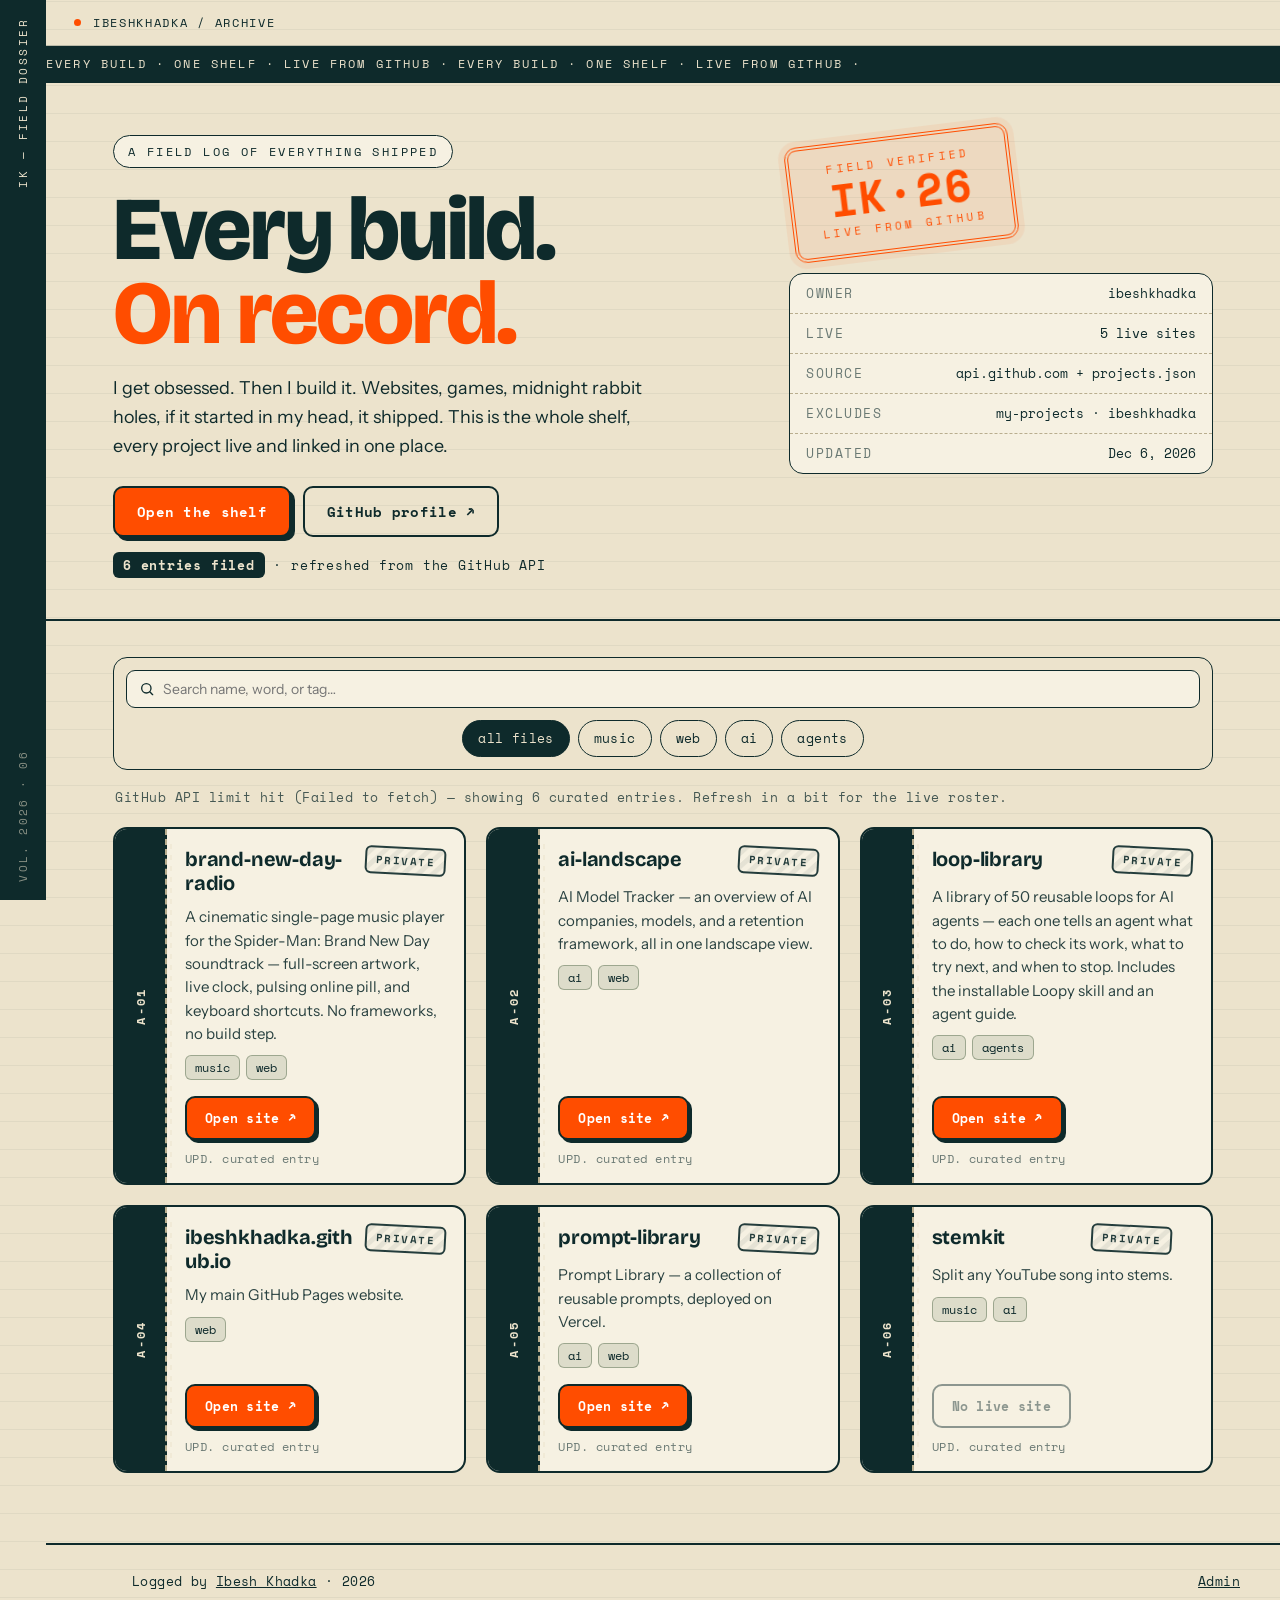
==== commit 983e9ed0: "Add password-gated admin editor, projects.json list format" ====
--- a/index.html
+++ b/index.html
@@ -78,7 +78,7 @@
 
   <footer class="footer mono">
     <p>Logged by <a href="https://github.com/ibeshkhadka" target="_blank" rel="noopener">Ibesh Khadka</a> · <span id="year">2026</span></p>
-    <p><a href="https://github.com/ibeshkhadka/my-projects" target="_blank" rel="noopener">Dossier source</a></p>
+    <p><a href="admin/">Admin</a></p>
   </footer>
 
   <script src="js/main.js?v=dossier1"></script>
--- a/css/style.css
+++ b/css/style.css
@@ -138,22 +138,22 @@
 /* Shelf */
 .shelf { max-width: 1180px; margin: 0 auto; padding: 36px 40px 70px; }
 .controls {
-  display: flex; gap: 14px; flex-wrap: wrap; align-items: center;
+  display: flex; flex-direction: column; gap: 12px; align-items: center;
   position: sticky; top: 12px; z-index: 10;
   background: rgba(236, 227, 204, 0.92); backdrop-filter: blur(8px);
   border: 1.5px solid var(--ink); border-radius: var(--radius); padding: 12px;
 }
 .search {
-  flex: 1 1 240px; display: flex; align-items: center; gap: 10px;
-  background: var(--card); border: 1.5px solid var(--ink); border-radius: 9px; padding: 0 14px;
+  width: 100%; max-width: none; display: flex; align-items: center; gap: 8px;
+  background: var(--card); border: 1.5px solid var(--ink); border-radius: 9px; padding: 0 12px;
 }
 .search input {
   flex: 1; border: 0; background: transparent; color: inherit;
-  font: inherit; font-size: 15px; padding: 12px 0;
+  font: inherit; font-size: 14px; padding: 9px 0;
 }
 .search input:focus { outline: none; }
 .search:focus-within { box-shadow: 3px 3px 0 var(--ink); }
-.filters { display: flex; gap: 8px; flex-wrap: wrap; }
+.filters { display: flex; gap: 8px; flex-wrap: wrap; justify-content: center; }
 .chip {
   font-family: var(--mono); font-size: 12.5px; letter-spacing: 0.03em;
   border: 1.5px solid var(--ink); background: transparent; color: inherit;
